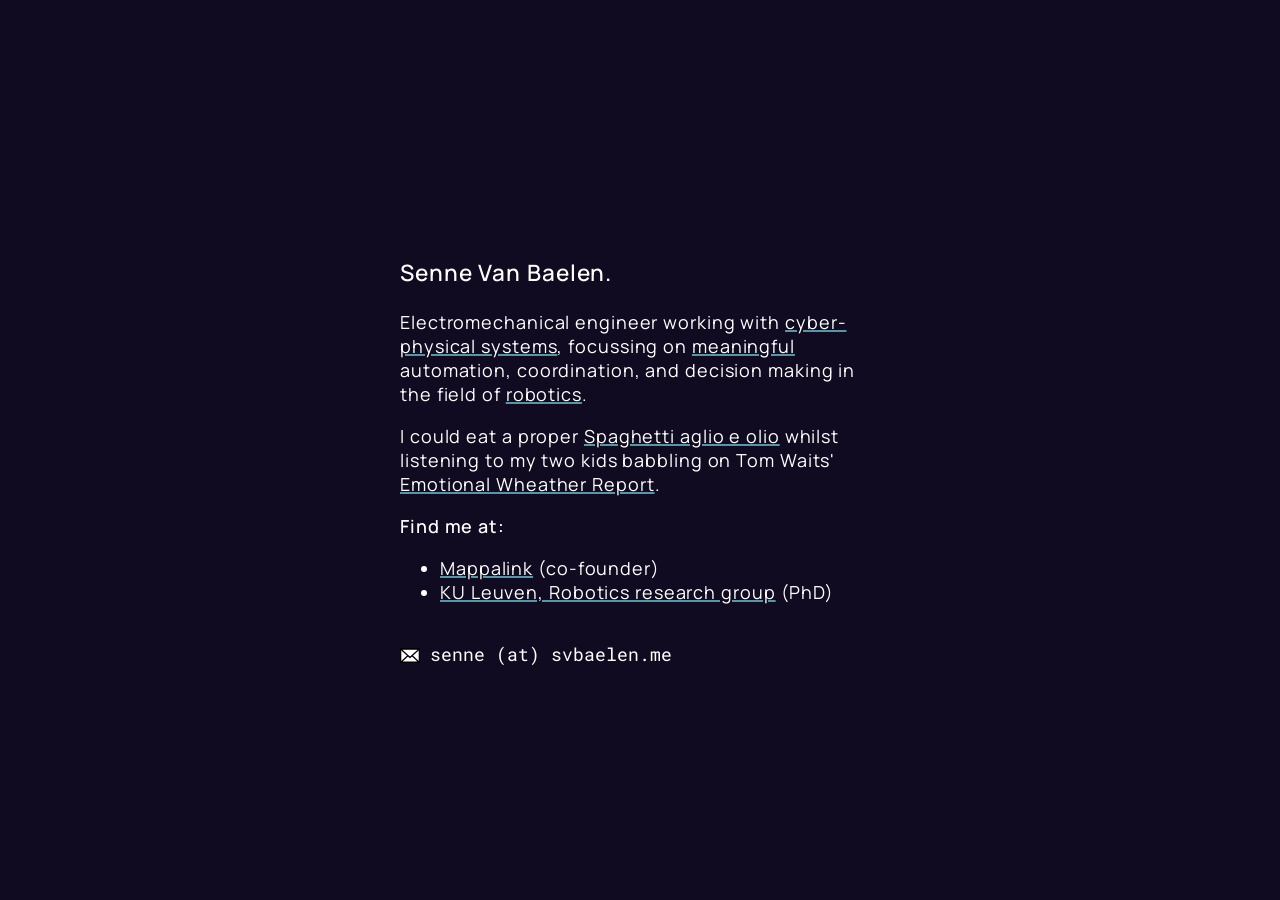
==== index.html @ 223e3cf8 "Initial commit: static personal site (migrate from GitLab Pages to GitHub Pages)" ====
<!DOCTYPE html>
<html lang="en">
  <head>
    <title>Senne Van Baelen</title>
    <meta charset="utf-8">
    <meta name="viewport" content="width=device-width, user-scalable=no">
    <link rel="shortcut icon" href="data:image/x-icon;," type="image/x-icon">
    <link rel="stylesheet" href="styles.css">
  </head>
  <body>
    <div id="about">
      <div id="intro" class="about-item">
        <p id="title" class="medweight">Senne Van Baelen.</p>
        <p>Electromechanical engineer working with <a
          href="https://en.wikipedia.org/wiki/Cyber-physical_system">cyber-physical systems</a>, focussing on <a
          href="https://www.oxfordsemantic.tech/fundamentals/what-is-semantic-reasoning">meaningful</a> automation, coordination, and decision making
        in the field of <a href="https://en.wikipedia.org/wiki/Robotics">robotics</a>.  </p>

        <p class="about-item">I could eat a proper <a href="https://en.wikipedia.org/wiki/Spaghetti_aglio_e_olio">Spaghetti aglio e
          olio</a> whilst listening to my two kids babbling on Tom Waits' <a
          href="https://www.youtube.com/watch?v=S5lm4fdJLpE">Emotional Wheather
          Report</a>.</p>

        <p class="medweight">Find me at:</p>
        <ul>
          <li><a href="https://mappalink.com">Mappalink</a> (co-founder)</li>
          <li><a href="https://www.mech.kuleuven.be/imp/">KU Leuven, Robotics research group</a> (PhD)</li>
        </ul>
      </div>

      <div id="contact" class="about-item">
        <img src="img/mail.svg" id="mail-img" alt="mail:">
        <code>senne (at) svbaelen.me</code>
      </div>
    </div>
  </body>
</html>
---- styles.css ----
/* Fonts */

@font-face {
    font-family: "Roboto Mono";
    src: url("./fonts/RobotoMono-VariableFont_wght.woff2")
        format("woff2-variations");
    font-weight: 100 900;
    font-stretch: 75% 125%;
    font-style: normal;
}

@font-face {
    font-family: "Manrope";
    src: url("./fonts/Manrope-VariableFont_wght.woff2")
        format("woff2-variations");
    font-weight: 100 900;
    font-stretch: 75% 125%;
    font-style: normal;
}

/* General */

html,
body {
    height: 100%;
    max-height:100%;
    width: 100%;
    margin: 0;
    background-color: rgba(16, 11, 32, 1);
    font-family: "Manrope";
    font-weight: 400;
}

#about {
    width: 100%;
    height: 100%;

    display: flex;
    flex-flow: column nowrap;
    justify-content: center;
    align-items: center;
    letter-spacing:0.05em;

    color: rgba(255, 255, 255, 1);

    font-size: 16px;

    gap: 20px;
}
.about-item {
    max-width:300px;
    width:300px;
}

@media screen and (min-width: 800px) {
  #about {
    font-size: 18px;
  }
  .about-item {
      max-width:480px;
      width:480px;
  }
}

#title {
    font-size:1.25em;
}

.medweight {
    font-weight:550;
}

code {
    letter-spacing:0px;
    font-family: "Roboto Mono", monospace;
}

#about a {
    /*text-decoration:none;*/
    text-decoration-color:rgba(84, 151, 167, 1);
    text-decoration-thickness: 2px;
    color: rgba(255, 255, 255, 1);
}

#about a:hover {
    color: rgba(255, 255, 255, 0.8);
}

#contact {
    display: flex;
    align-items: center;
}

#mail-img {
    margin-top: 0.15em;
    height:0.8em;
    padding-right: 10px;
}
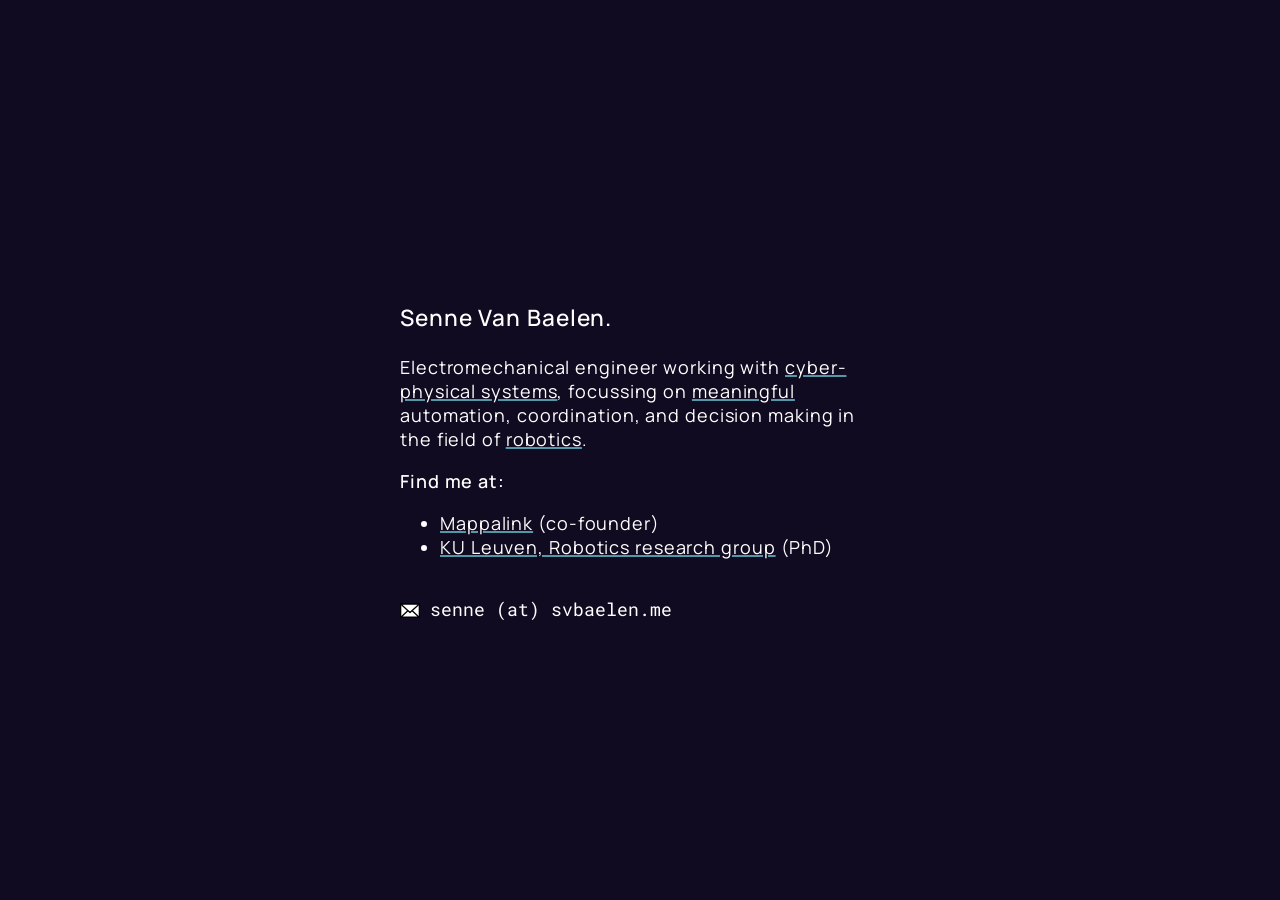
==== commit 89780bc8: "Remove personal anecdote paragraph from about section" ====
--- a/index.html
+++ b/index.html
@@ -16,11 +16,6 @@
           href="https://www.oxfordsemantic.tech/fundamentals/what-is-semantic-reasoning">meaningful</a> automation, coordination, and decision making
         in the field of <a href="https://en.wikipedia.org/wiki/Robotics">robotics</a>.  </p>
 
-        <p class="about-item">I could eat a proper <a href="https://en.wikipedia.org/wiki/Spaghetti_aglio_e_olio">Spaghetti aglio e
-          olio</a> whilst listening to my two kids babbling on Tom Waits' <a
-          href="https://www.youtube.com/watch?v=S5lm4fdJLpE">Emotional Wheather
-          Report</a>.</p>
-
         <p class="medweight">Find me at:</p>
         <ul>
           <li><a href="https://mappalink.com">Mappalink</a> (co-founder)</li>
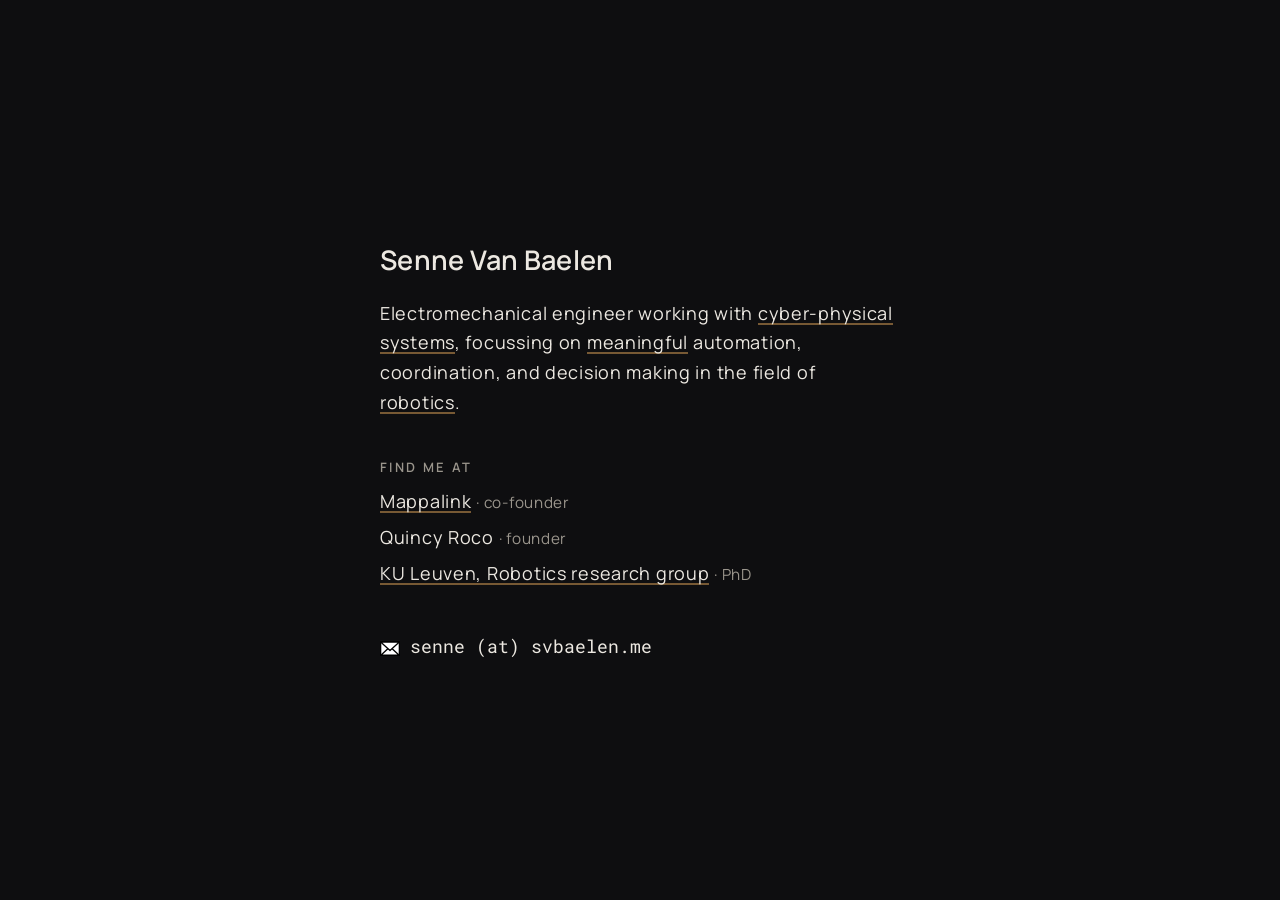
==== commit b77fc1f9: "Redesign site: warm-dark theme, refined layout, content update - New warm-dark palette (charcoal/amb" ====
--- a/index.html
+++ b/index.html
@@ -3,30 +3,38 @@
   <head>
     <title>Senne Van Baelen</title>
     <meta charset="utf-8">
-    <meta name="viewport" content="width=device-width, user-scalable=no">
+    <meta name="viewport" content="width=device-width, initial-scale=1">
+    <meta name="description" content="Senne Van Baelen — electromechanical engineer working on meaningful automation, coordination, and decision making in robotics.">
     <link rel="shortcut icon" href="data:image/x-icon;," type="image/x-icon">
     <link rel="stylesheet" href="styles.css">
   </head>
   <body>
-    <div id="about">
-      <div id="intro" class="about-item">
-        <p id="title" class="medweight">Senne Van Baelen.</p>
-        <p>Electromechanical engineer working with <a
-          href="https://en.wikipedia.org/wiki/Cyber-physical_system">cyber-physical systems</a>, focussing on <a
-          href="https://www.oxfordsemantic.tech/fundamentals/what-is-semantic-reasoning">meaningful</a> automation, coordination, and decision making
-        in the field of <a href="https://en.wikipedia.org/wiki/Robotics">robotics</a>.  </p>
+    <main id="about">
+      <section id="intro" class="about-item">
+        <h1 id="title">Senne Van Baelen</h1>
+        <p class="bio">
+          Electromechanical engineer working with
+          <a href="https://en.wikipedia.org/wiki/Cyber-physical_system">cyber-physical systems</a>,
+          focussing on
+          <a href="https://en.wikipedia.org/wiki/Knowledge_representation_and_reasoning">meaningful</a>
+          automation, coordination, and decision making in the field of
+          <a href="https://en.wikipedia.org/wiki/Robotics">robotics</a>.
+        </p>
+      </section>
 
-        <p class="medweight">Find me at:</p>
+      <section id="links" class="about-item">
+        <p class="label">Find me at</p>
         <ul>
-          <li><a href="https://mappalink.com">Mappalink</a> (co-founder)</li>
-          <li><a href="https://www.mech.kuleuven.be/imp/">KU Leuven, Robotics research group</a> (PhD)</li>
+          <li><a href="https://mappalink.com">Mappalink</a> <span class="role">co-founder</span></li>
+          <li>Quincy Roco <span class="role">founder</span></li>
+          <li><a href="https://www.mech.kuleuven.be/en/research/ram">KU Leuven, Robotics research group</a> <span class="role">PhD</span></li>
         </ul>
-      </div>
+      </section>
 
-      <div id="contact" class="about-item">
-        <img src="img/mail.svg" id="mail-img" alt="mail:">
+      <section id="contact" class="about-item">
+        <img src="img/mail.svg" id="mail-img" alt="">
         <code>senne (at) svbaelen.me</code>
-      </div>
-    </div>
+      </section>
+    </main>
   </body>
 </html>
--- a/styles.css
+++ b/styles.css
@@ -7,6 +7,7 @@
     font-weight: 100 900;
     font-stretch: 75% 125%;
     font-style: normal;
+    font-display: swap;
 }
 
 @font-face {
@@ -16,75 +17,142 @@
     font-weight: 100 900;
     font-stretch: 75% 125%;
     font-style: normal;
+    font-display: swap;
+}
+
+/* Theme — warm dark (ink + amber) */
+
+:root {
+    --bg: #0e0e10;
+    --text: #ece8e1;
+    --muted: #9a958c;
+    --accent: #e0a458;
+    --accent-soft: rgba(224, 164, 88, 0.5);
 }
 
 /* General */
 
+* {
+    box-sizing: border-box;
+}
+
 html,
 body {
     height: 100%;
-    max-height:100%;
     width: 100%;
     margin: 0;
-    background-color: rgba(16, 11, 32, 1);
-    font-family: "Manrope";
+    background-color: var(--bg);
+    color: var(--text);
+    font-family: "Manrope", system-ui, sans-serif;
     font-weight: 400;
+    -webkit-font-smoothing: antialiased;
+    text-rendering: optimizeLegibility;
 }
 
 #about {
     width: 100%;
-    height: 100%;
+    min-height: 100%;
 
     display: flex;
     flex-flow: column nowrap;
     justify-content: center;
-    align-items: center;
-    letter-spacing:0.05em;
+    align-items: flex-start;
 
-    color: rgba(255, 255, 255, 1);
+    padding: 48px 24px;
+    gap: 36px;
 
+    letter-spacing: 0.04em;
     font-size: 16px;
+    line-height: 1.65;
 
-    gap: 20px;
+    /* center the column of items as a group */
+    align-content: center;
 }
+
 .about-item {
-    max-width:300px;
-    width:300px;
+    width: 100%;
+    max-width: 340px;
+    margin: 0 auto;
 }
 
 @media screen and (min-width: 800px) {
-  #about {
-    font-size: 18px;
-  }
-  .about-item {
-      max-width:480px;
-      width:480px;
-  }
+    #about {
+        font-size: 18px;
+        gap: 40px;
+    }
+    .about-item {
+        max-width: 520px;
+    }
 }
 
+/* Intro */
+
 #title {
-    font-size:1.25em;
+    margin: 0 0 0.6em 0;
+    font-size: 1.5em;
+    font-weight: 600;
+    letter-spacing: 0.01em;
 }
 
-.medweight {
-    font-weight:550;
+.bio {
+    margin: 0;
+    color: var(--text);
 }
 
-code {
-    letter-spacing:0px;
-    font-family: "Roboto Mono", monospace;
+/* Links section */
+
+#links .label {
+    margin: 0 0 0.4em 0;
+    font-size: 0.72em;
+    font-weight: 600;
+    letter-spacing: 0.18em;
+    text-transform: uppercase;
+    color: var(--muted);
 }
 
-#about a {
-    /*text-decoration:none;*/
-    text-decoration-color:rgba(84, 151, 167, 1);
-    text-decoration-thickness: 2px;
-    color: rgba(255, 255, 255, 1);
+#links ul {
+    margin: 0;
+    padding: 0;
+    list-style: none;
 }
 
-#about a:hover {
-    color: rgba(255, 255, 255, 0.8);
+#links li {
+    padding: 0.18em 0;
 }
+
+#links .role {
+    color: var(--muted);
+    font-size: 0.85em;
+}
+
+#links .role::before {
+    content: "· ";
+}
+
+/* Anchors */
+
+#about a {
+    color: var(--text);
+    text-decoration: none;
+    background-image: linear-gradient(var(--accent-soft), var(--accent-soft));
+    background-position: 0 100%;
+    background-repeat: no-repeat;
+    background-size: 100% 2px;
+    transition: background-size 0.2s ease, color 0.2s ease;
+}
+
+#about a:hover,
+#about a:focus-visible {
+    color: var(--accent);
+    background-size: 100% 100%;
+    background-image: linear-gradient(
+        rgba(224, 164, 88, 0.12),
+        rgba(224, 164, 88, 0.12)
+    );
+    outline: none;
+}
+
+/* Contact */
 
 #contact {
     display: flex;
@@ -92,7 +160,35 @@
 }
 
 #mail-img {
+    height: 0.8em;
     margin-top: 0.15em;
-    height:0.8em;
     padding-right: 10px;
 }
+
+code {
+    letter-spacing: 0;
+    font-family: "Roboto Mono", monospace;
+    color: var(--text);
+}
+
+/* Entrance */
+
+@media (prefers-reduced-motion: no-preference) {
+    .about-item {
+        animation: rise 0.6s cubic-bezier(0.22, 1, 0.36, 1) both;
+    }
+    #intro { animation-delay: 0.02s; }
+    #links { animation-delay: 0.12s; }
+    #contact { animation-delay: 0.22s; }
+
+    @keyframes rise {
+        from {
+            opacity: 0;
+            transform: translateY(8px);
+        }
+        to {
+            opacity: 1;
+            transform: translateY(0);
+        }
+    }
+}
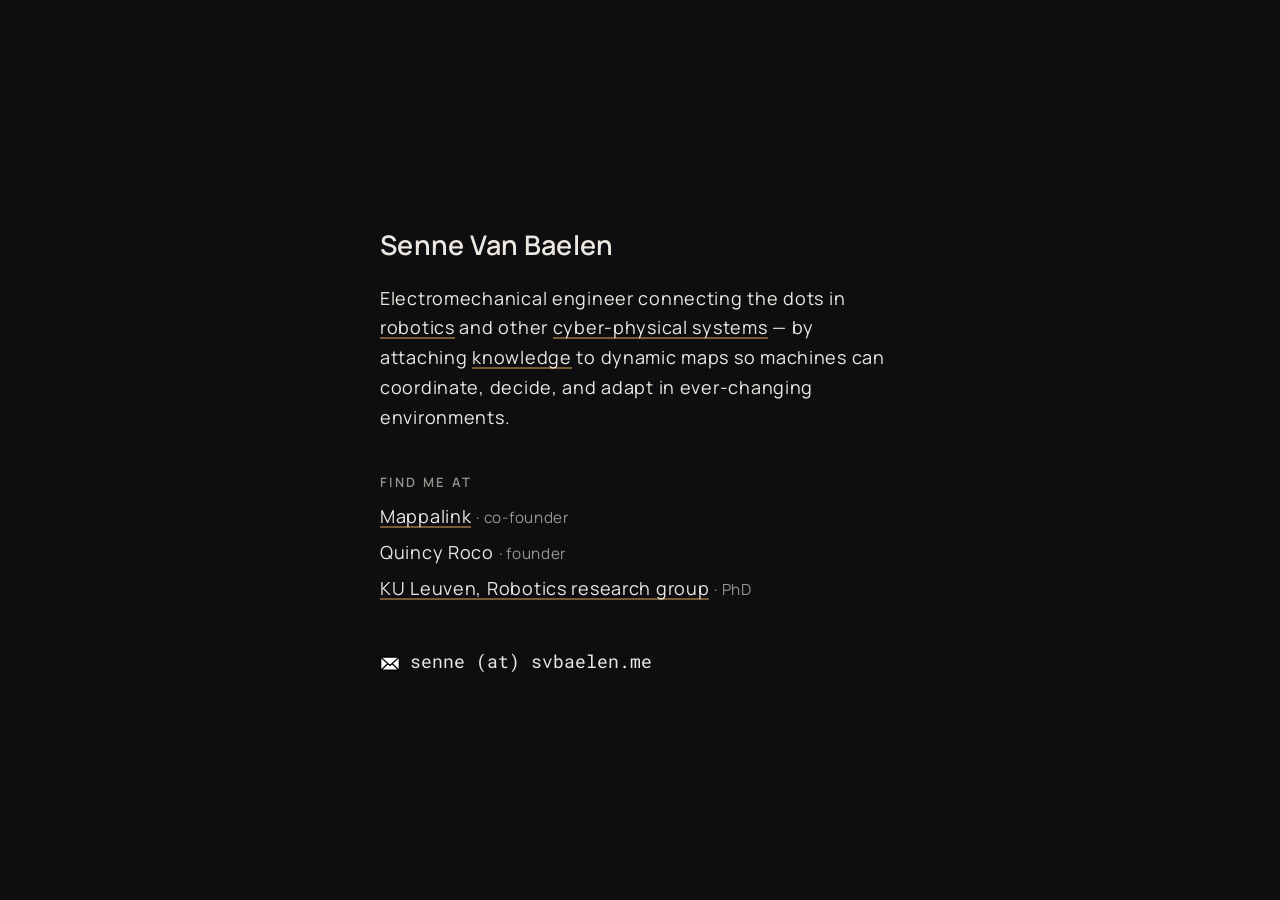
==== commit 0b0261c8: "Reword bio: 'connecting the dots' framing, knowledge-to-maps focus" ====
--- a/index.html
+++ b/index.html
@@ -13,12 +13,14 @@
       <section id="intro" class="about-item">
         <h1 id="title">Senne Van Baelen</h1>
         <p class="bio">
-          Electromechanical engineer working with
-          <a href="https://en.wikipedia.org/wiki/Cyber-physical_system">cyber-physical systems</a>,
-          focussing on
-          <a href="https://en.wikipedia.org/wiki/Knowledge_representation_and_reasoning">meaningful</a>
-          automation, coordination, and decision making in the field of
-          <a href="https://en.wikipedia.org/wiki/Robotics">robotics</a>.
+          Electromechanical engineer connecting the dots in
+          <a href="https://en.wikipedia.org/wiki/Robotics">robotics</a>
+          and other
+          <a href="https://en.wikipedia.org/wiki/Cyber-physical_system">cyber-physical systems</a>
+          &mdash; by attaching
+          <a href="https://en.wikipedia.org/wiki/Knowledge_representation_and_reasoning">knowledge</a>
+          to dynamic maps so machines can coordinate, decide, and adapt
+          in ever-changing environments.
         </p>
       </section>
 
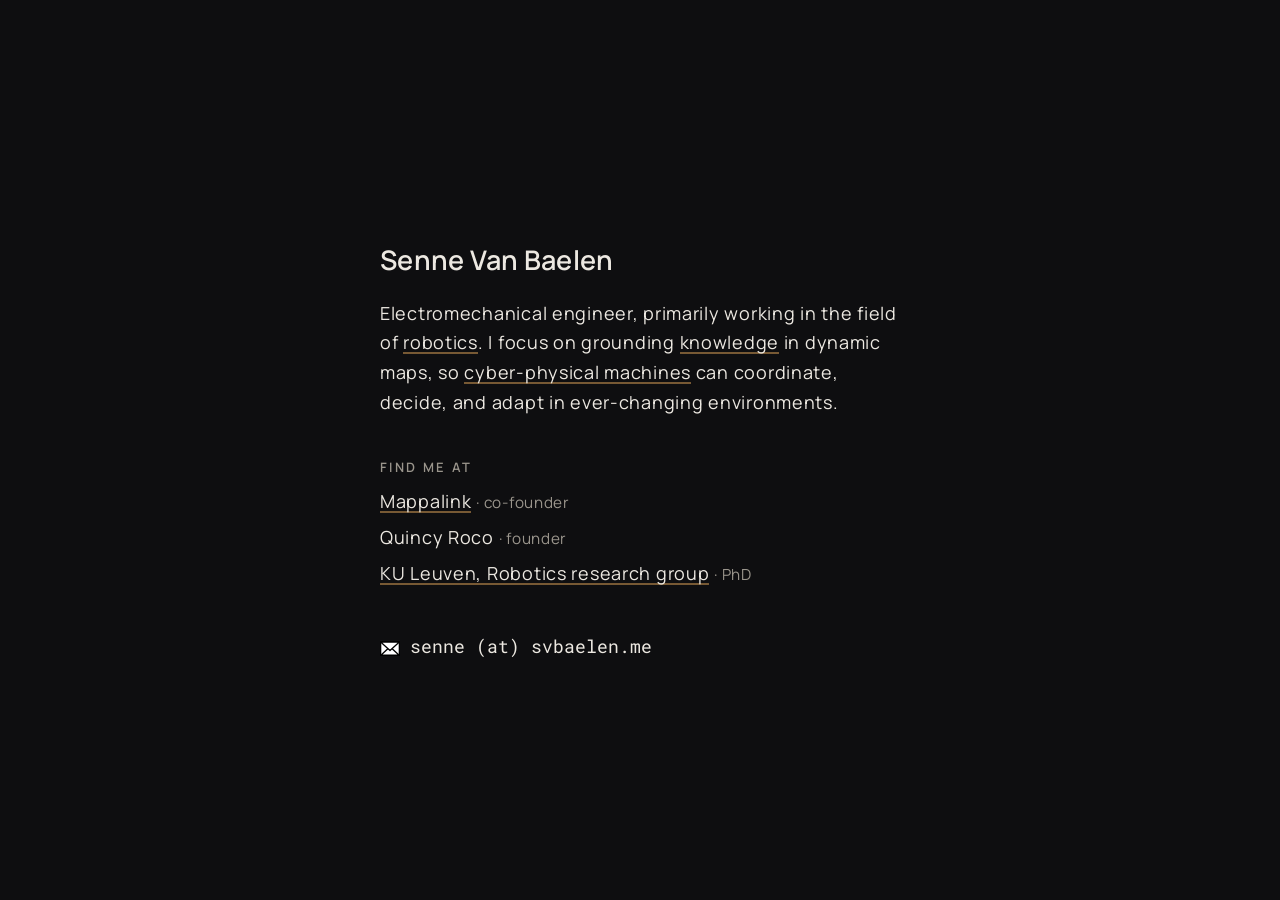
==== commit fb001cc0: "Rewrite intro bio and meta description Drop the 'connecting the dots' phrasing for a plainer two-sen" ====
--- a/index.html
+++ b/index.html
@@ -4,7 +4,7 @@
     <title>Senne Van Baelen</title>
     <meta charset="utf-8">
     <meta name="viewport" content="width=device-width, initial-scale=1">
-    <meta name="description" content="Senne Van Baelen — electromechanical engineer working on meaningful automation, coordination, and decision making in robotics.">
+    <meta name="description" content="Senne Van Baelen — electromechanical engineer in robotics, grounding knowledge in dynamic maps so cyber-physical machines can coordinate, decide, and adapt.">
     <link rel="shortcut icon" href="data:image/x-icon;," type="image/x-icon">
     <link rel="stylesheet" href="styles.css">
   </head>
@@ -13,14 +13,13 @@
       <section id="intro" class="about-item">
         <h1 id="title">Senne Van Baelen</h1>
         <p class="bio">
-          Electromechanical engineer connecting the dots in
-          <a href="https://en.wikipedia.org/wiki/Robotics">robotics</a>
-          and other
-          <a href="https://en.wikipedia.org/wiki/Cyber-physical_system">cyber-physical systems</a>
-          &mdash; by attaching
+          Electromechanical engineer, primarily working in the field of
+          <a href="https://en.wikipedia.org/wiki/Robotics">robotics</a>.
+          I focus on grounding
           <a href="https://en.wikipedia.org/wiki/Knowledge_representation_and_reasoning">knowledge</a>
-          to dynamic maps so machines can coordinate, decide, and adapt
-          in ever-changing environments.
+          in dynamic maps, so
+          <a href="https://en.wikipedia.org/wiki/Cyber-physical_system">cyber-physical machines</a>
+          can coordinate, decide, and adapt in ever-changing environments.
         </p>
       </section>
 
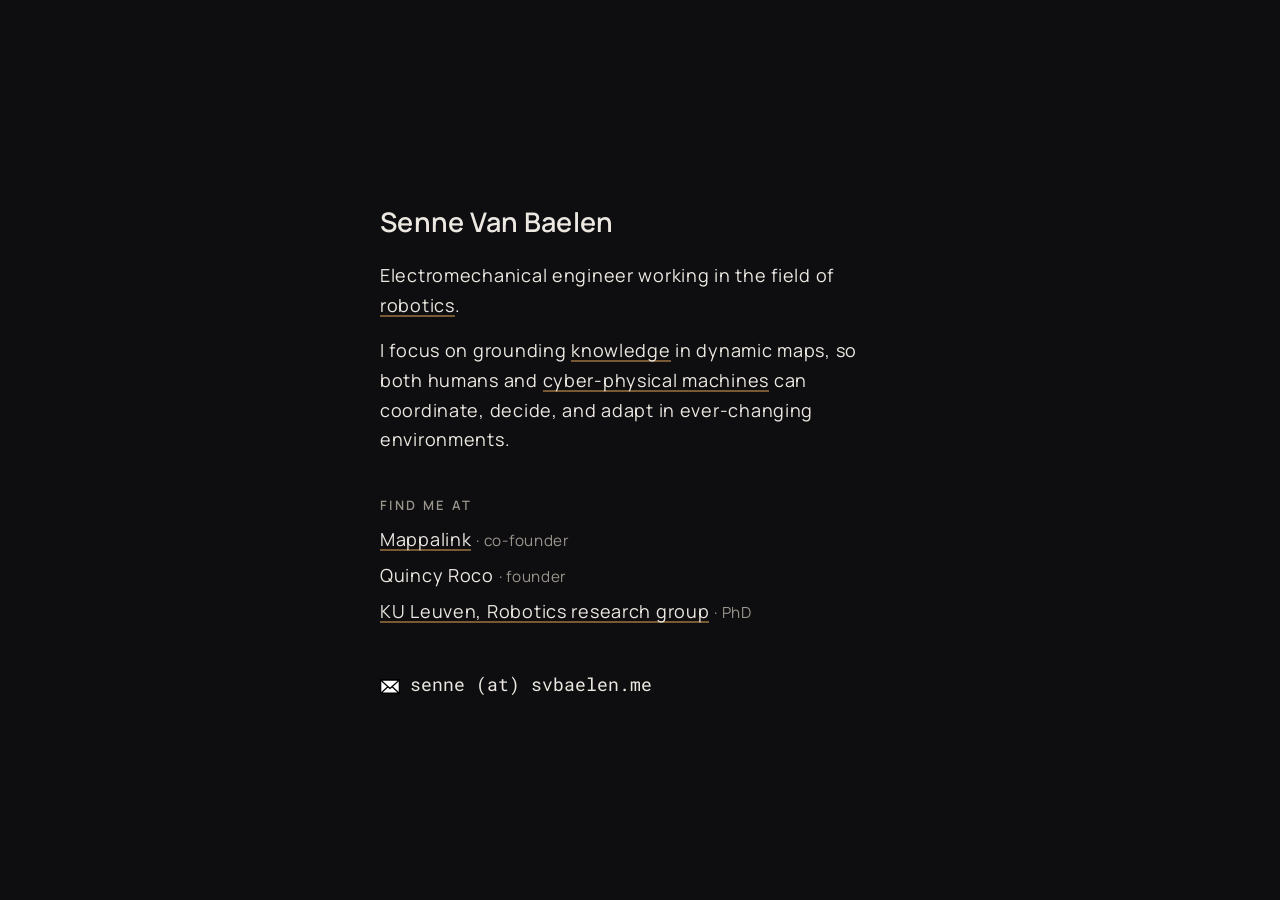
==== commit 2e8045f7: "Refine intro bio copy and split into two paragraphs Drop 'primarily', include humans alongside cyber" ====
--- a/index.html
+++ b/index.html
@@ -4,7 +4,7 @@
     <title>Senne Van Baelen</title>
     <meta charset="utf-8">
     <meta name="viewport" content="width=device-width, initial-scale=1">
-    <meta name="description" content="Senne Van Baelen — electromechanical engineer in robotics, grounding knowledge in dynamic maps so cyber-physical machines can coordinate, decide, and adapt.">
+    <meta name="description" content="Senne Van Baelen — electromechanical engineer in robotics, grounding knowledge in dynamic maps so both humans and cyber-physical machines can coordinate, decide, and adapt.">
     <link rel="shortcut icon" href="data:image/x-icon;," type="image/x-icon">
     <link rel="stylesheet" href="styles.css">
   </head>
@@ -13,11 +13,13 @@
       <section id="intro" class="about-item">
         <h1 id="title">Senne Van Baelen</h1>
         <p class="bio">
-          Electromechanical engineer, primarily working in the field of
+          Electromechanical engineer working in the field of
           <a href="https://en.wikipedia.org/wiki/Robotics">robotics</a>.
+        </p>
+        <p class="bio">
           I focus on grounding
           <a href="https://en.wikipedia.org/wiki/Knowledge_representation_and_reasoning">knowledge</a>
-          in dynamic maps, so
+          in dynamic maps, so both humans and
           <a href="https://en.wikipedia.org/wiki/Cyber-physical_system">cyber-physical machines</a>
           can coordinate, decide, and adapt in ever-changing environments.
         </p>
--- a/styles.css
+++ b/styles.css
@@ -99,6 +99,10 @@
     color: var(--text);
 }
 
+.bio + .bio {
+    margin-top: 0.9em;
+}
+
 /* Links section */
 
 #links .label {
